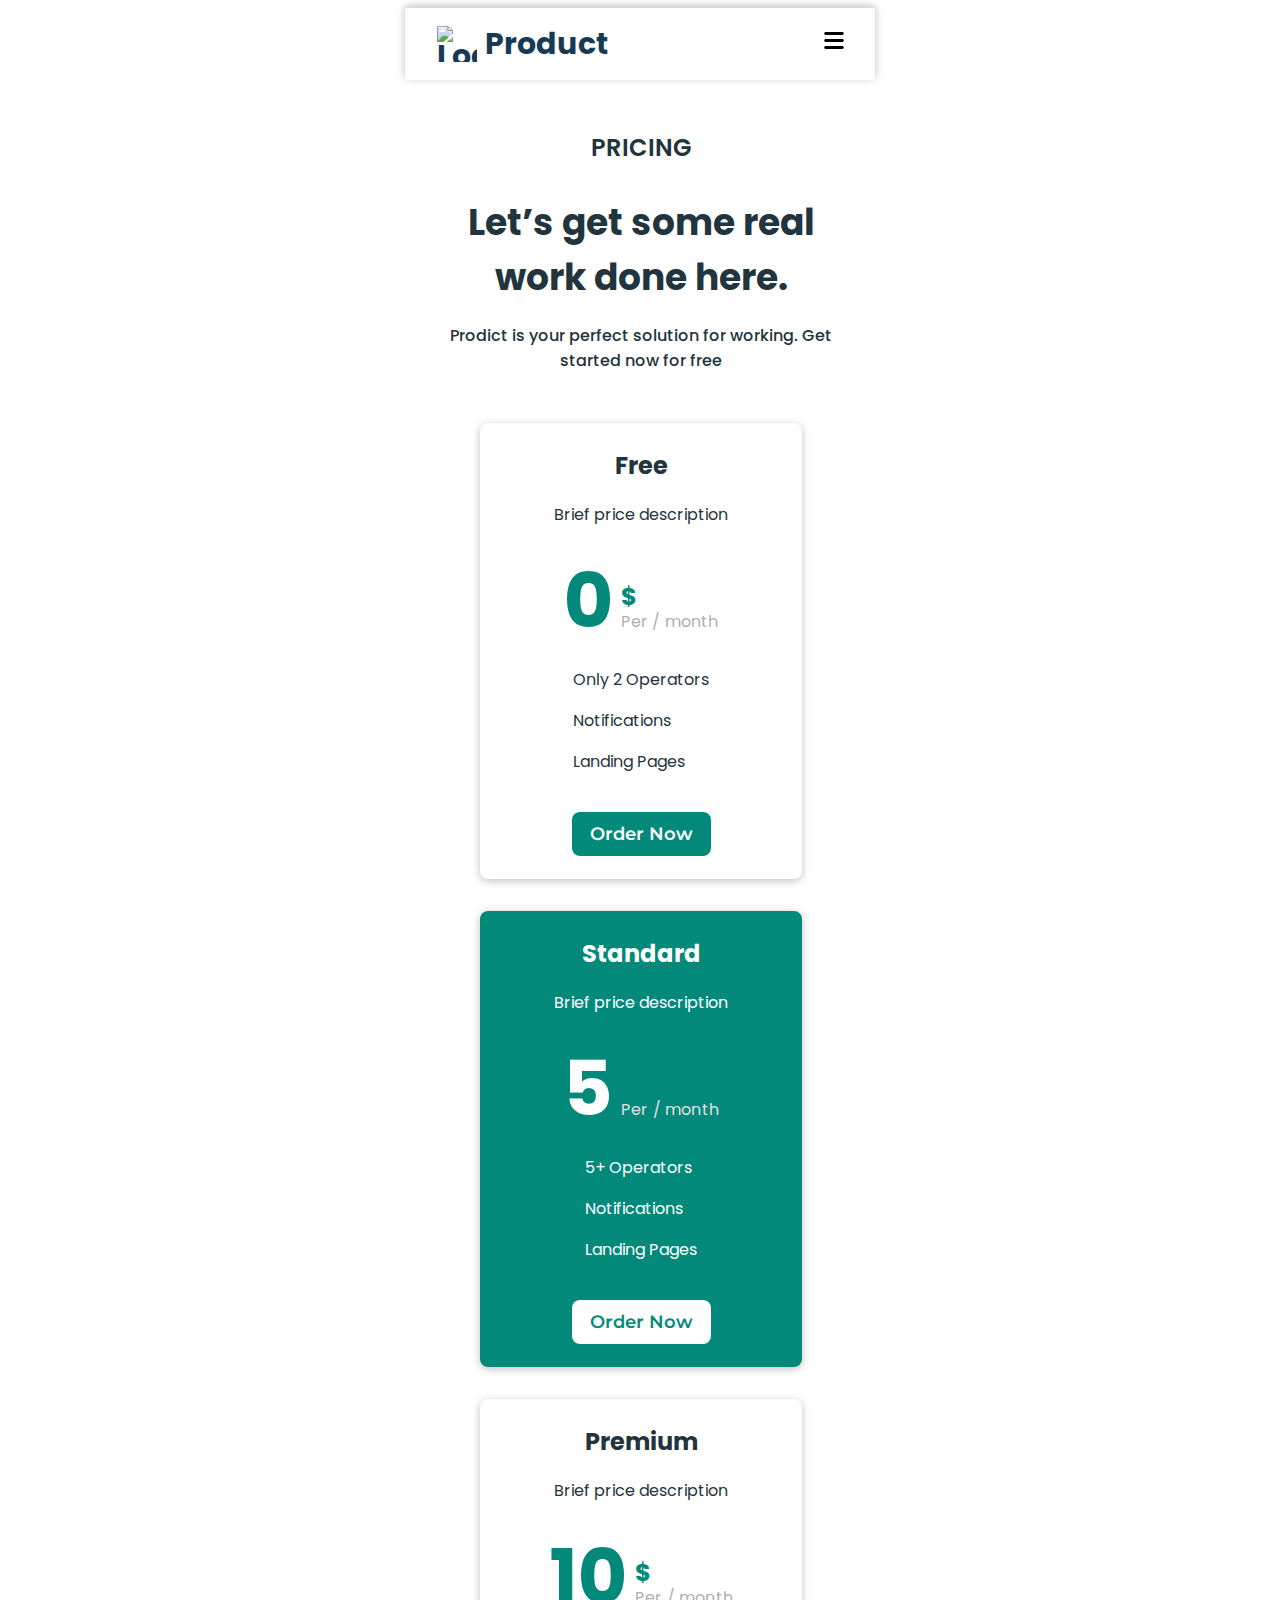
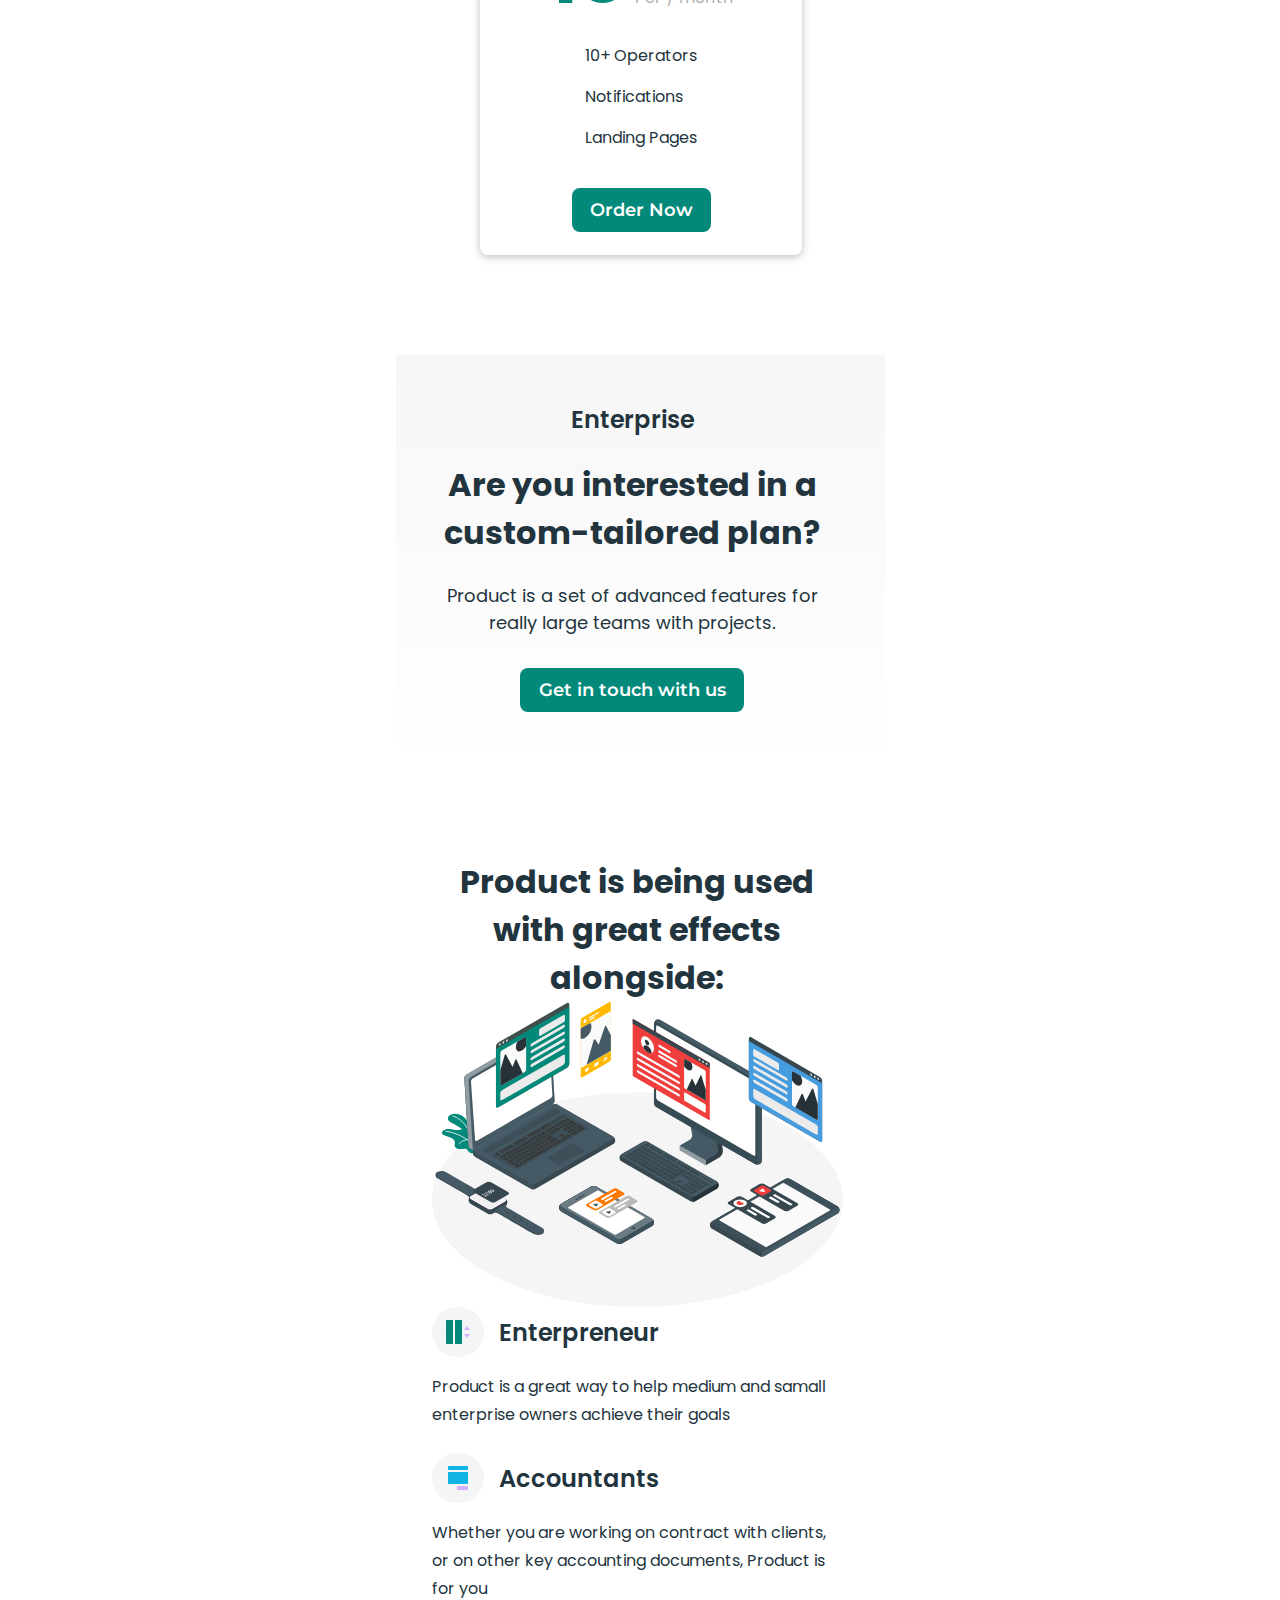
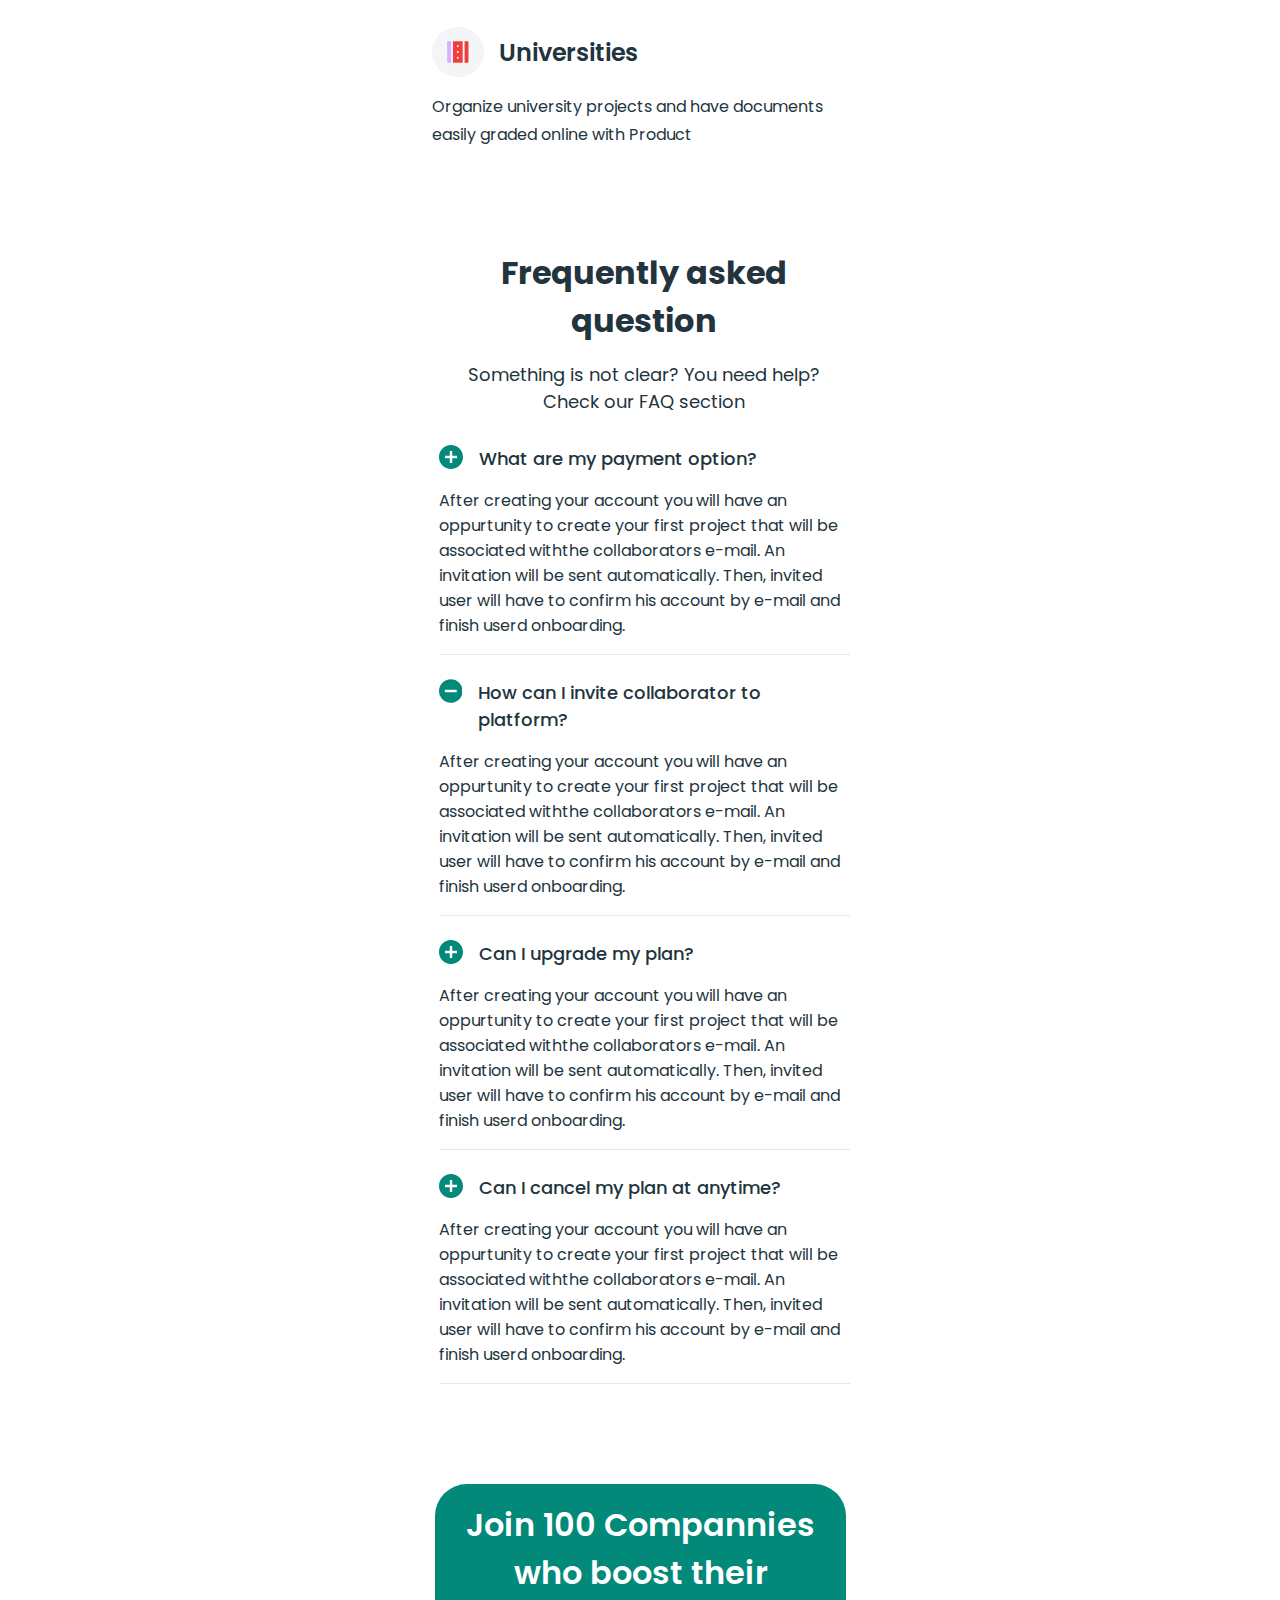
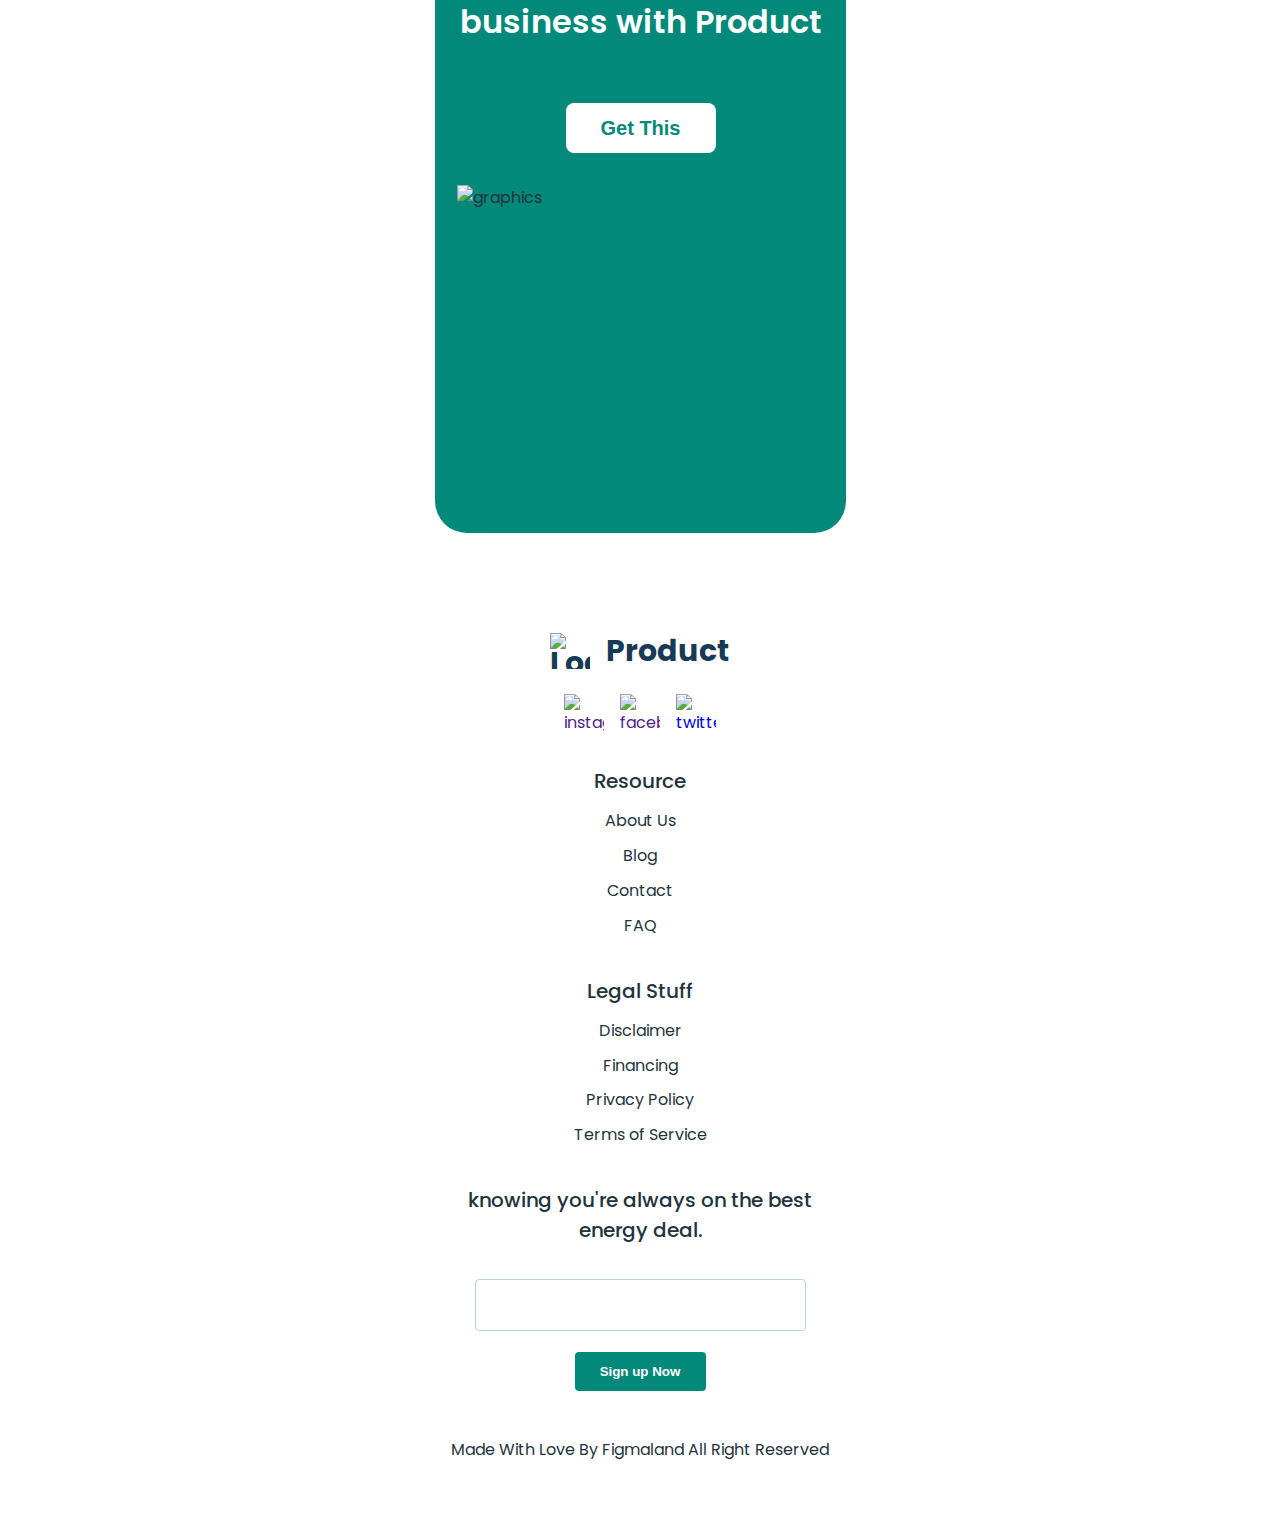
==== pricing.html @ 9deb0801 "add full mobule design" ====
<!DOCTYPE html>
<html lang="en">
  <head>
    <meta charset="UTF-8" />
    <meta
      name="viewport"
      content="width=device-width, initial-scale=1.0"
    />
    <title>Business promotion - Pricing</title>
    <link
      rel="stylesheet"
      href="https://cdnjs.cloudflare.com/ajax/libs/modern-normalize/3.0.1/modern-normalize.min.css"
      integrity="sha512-q6WgHqiHlKyOqslT/lgBgodhd03Wp4BEqKeW6nNtlOY4quzyG3VoQKFrieaCeSnuVseNKRGpGeDU3qPmabCANg=="
      crossorigin="anonymous"
      referrerpolicy="no-referrer"
    />
    <link
      rel="preconnect"
      href="https://fonts.googleapis.com"
    />
    <link
      rel="preconnect"
      href="https://fonts.gstatic.com"
      crossorigin
    />
    <link
      href="https://fonts.googleapis.com/css2?family=Asap+Condensed:wght@500&family=Inter:opsz,wght@14..32,500;700&family=Montserrat:wght@400;500;600;700&family=Poppins:wght@400;500;600;700;800&family=Roboto:wght@400;500;700;900&display=swap"
      rel="stylesheet"
    />
    <link rel="stylesheet" href="./css/style.css" />
  </head>

  <body>
    <!-- #region Header -->
    <header class="header">
      <div class="container header-container">
        <a href="./index.html" class="logo">
          <img
            src="./images/logo/logo.svg"
            alt="Logo"
            width="40"
            height="36"
            class="logo-img"
          />
          Product
        </a>
        <nav class="header-nav">
          <ul class="header-nav-list">
            <li class="header-nav-item">
              <a
                class="header-nav-link current"
                href="./index.html"
                >Product</a
              >
            </li>
            <li class="header-nav-item">
              <a
                class="header-nav-link"
                href="./pricing.html"
                >Pricing</a
              >
            </li>
            <li class="header-nav-item">
              <a
                class="header-nav-link"
                href="./customers.html"
                >Customers</a
              >
            </li>
            <li class="header-nav-item">
              <a class="header-nav-link" href=""
                >Resources</a
              >
            </li>
          </ul>
        </nav>
        <ul class="header-btn-list">
          <li class="header-btn-item">
            <button class="header-btn" type="button">
              Sing In
            </button>
          </li>
          <li class="header-btn-item">
            <button class="header-btn" type="button">
              Sing Up
            </button>
          </li>
        </ul>
        <a class="menu-link">
          <svg width="28" height="31">
            <use href="./images/icons.svg#icon-menu-link" />
          </svg>
        </a>
      </div>
    </header>
    <!-- #endregion Header -->
    <main>
      <!-- #region Price -->
      <section class="price-section">
        <div class="container price-page-container">
          <h1 class="title-pricing">PRICING</h1>
          <h2 class="under-title-pricing">
            Let’s get some real work done here.
          </h2>
          <p class="text-pricing">
            Prodict is your perfect solution for working.
            Get started now for free
          </p>
          <ul class="price-list">
            <li class="price-list-item">
              <div class="price-list-container">
                <h3 class="price-list-title">Free</h3>
                <p class="price-list-text">
                  Brief price description
                </p>
                <h4 class="price-list-cost">
                  <span class="price">0</span>
                  <div class="price-dollar-month">
                    <span class="dollar">$</span>Per / month
                  </div>
                </h4>
                <ul class="price-list-advant">
                  <li class="price-list-advant-item">
                    Only 2 Operators
                  </li>
                  <li class="price-list-advant-item">
                    Notifications
                  </li>
                  <li class="price-list-advant-item">
                    Landing Pages
                  </li>
                </ul>
                <button class="price-btn" type="button">
                  Order Now
                </button>
              </div>
            </li>
            <li class="price-list-item">
              <div class="price-list-container">
                <h3 class="price-list-title">Standard</h3>
                <p class="price-list-text">
                  Brief price description
                </p>
                <h4 class="price-list-cost">
                  <span class="price">5</span>
                  <div class="price-dollar-month">
                    <span class="dollar">$</span>Per / month
                  </div>
                </h4>
                <ul class="price-list-advant">
                  <li class="price-list-advant-item">
                    5+ Operators
                  </li>
                  <li class="price-list-advant-item">
                    Notifications
                  </li>
                  <li class="price-list-advant-item">
                    Landing Pages
                  </li>
                </ul>
                <button class="price-btn" type="button">
                  Order Now
                </button>
              </div>
            </li>
            <li class="price-list-item">
              <div class="price-list-container">
                <h3 class="price-list-title">Premium</h3>
                <p class="price-list-text">
                  Brief price description
                </p>
                <h4 class="price-list-cost">
                  <span class="price">10</span>
                  <div class="price-dollar-month">
                    <span class="dollar">$</span>Per / month
                  </div>
                </h4>
                <ul class="price-list-advant">
                  <li class="price-list-advant-item">
                    10+ Operators
                  </li>
                  <li class="price-list-advant-item">
                    Notifications
                  </li>
                  <li class="price-list-advant-item">
                    Landing Pages
                  </li>
                </ul>
                <button class="price-btn" type="button">
                  Order Now
                </button>
              </div>
            </li>
          </ul>
        </div>
      </section>
      <!-- #endregion Price -->
      <!-- #region Enterpreneur -->
      <section class="enterpreneur-section">
        <div class="container enterpreneur-container">
          <h2 class="enterpreneur-title">Enterprise</h2>
          <h3 class="enterpreneur-under-title">
            Are you interested in a custom-tailored plan?
          </h3>
          <p class="enterpreneur-text">
            Product is a set of advanced features for really
            large teams with projects.
          </p>
          <button class="enterpreneur-btn" type="button">
            Get in touch with us
          </button>
        </div>
      </section>
      <!-- #endregion Enterpreneur -->
      <!-- #region Product-Usage -->
      <section class="product-usage-section">
        <div class="container product-usage-container">
          <h2 class="product-usage-title">
            Product is being used with great effects
            alongside:
          </h2>
          <picture>
            <source
              srcset="
                ./images/product-usage/decktop-product-usage-img.svg
              "
              media="(min-width: 1158px)"
            />
            <source
              srcset="
                ./images/product-usage/mobile-product-usage-img.svg
              "
              media="(max-width: 767px)"
            />
            <img
              class="product-usage-img"
              src="./images/product-usage/default-product-usage-img.svg"
              alt="product-usage-img"
            />
          </picture>
          <ul class="product-usage-list">
            <li class="product-usage-list-item">
              <div class="product-usage-icon-container">
                <svg
                  class="product-icon"
                  width="24"
                  height="24"
                >
                  <use
                    href="./images/icons.svg#icon-product-usage-icon-01"
                  ></use>
                </svg>
              </div>
              <h3 class="product-usage-list-title">
                Enterpreneur
              </h3>
              <p class="product-usage-list-text">
                Product is a great way to help medium and
                samall enterprise owners achieve their goals
              </p>
            </li>
            <li class="product-usage-list-item">
              <div class="product-usage-icon-container">
                <svg
                  class="product-icon"
                  width="24"
                  height="24"
                >
                  <use
                    href="./images/icons.svg#icon-product-usage-icon-02"
                  ></use>
                </svg>
              </div>
              <h3 class="product-usage-list-title">
                Accountants
              </h3>
              <p class="product-usage-list-text">
                Whether you are working on contract with
                clients, or on other key accounting
                documents, Product is for you
              </p>
            </li>
            <li class="product-usage-list-item">
              <div class="product-usage-icon-container">
                <svg
                  class="product-icon"
                  width="24"
                  height="24"
                >
                  <use
                    href="./images/icons.svg#icon-product-usage-icon-03"
                  ></use>
                </svg>
              </div>
              <h3 class="product-usage-list-title">
                Universities
              </h3>
              <p class="product-usage-list-text">
                Organize university projects and have
                documents easily graded online with Product
              </p>
            </li>
          </ul>
        </div>
      </section>
      <!-- #endregion Product-Usage -->
      <!-- #region FAQ-->
      <section class="faq-section">
        <div class="container faq-container">
          <h2 class="faq-title">
            Frequently asked question
          </h2>
          <p class="faq-text">
            Something is not clear? You need help? Check our
            FAQ section
          </p>
          <ul class="faq-list">
            <li class="faq-list-item">
              <div class="faq-list-container">
                <svg
                  class="faq-icon"
                  width="24"
                  height="24"
                >
                  <use
                    href="./images/icons.svg#icon-plus_circle"
                  ></use>
                </svg>
                <h3 class="faq-list-title">
                  What are my payment option?
                </h3>
              </div>
              <p class="faq-list-text">
                After creating your account you will have an
                oppurtunity to create your first project
                that will be associated withthe
                collaborators e-mail. An invitation will be
                sent automatically. Then, invited user will
                have to confirm his account by e-mail and
                finish userd onboarding.
              </p>
            </li>
            <li class="faq-list-item">
              <div class="faq-list-container">
                <svg
                  class="faq-icon"
                  width="24"
                  height="24"
                >
                  <use
                    href="./images/icons.svg#icon-minus_circle"
                  ></use>
                </svg>
                <h3 class="faq-list-title">
                  How can I invite collaborator to platform?
                </h3>
              </div>
              <p class="faq-list-text">
                After creating your account you will have an
                oppurtunity to create your first project
                that will be associated withthe
                collaborators e-mail. An invitation will be
                sent automatically. Then, invited user will
                have to confirm his account by e-mail and
                finish userd onboarding.
              </p>
            </li>
            <li class="faq-list-item">
              <div class="faq-list-container">
                <svg
                  class="faq-icon"
                  width="24"
                  height="24"
                >
                  <use
                    href="./images/icons.svg#icon-plus_circle"
                  ></use>
                </svg>
                <h3 class="faq-list-title">
                  Can I upgrade my plan?
                </h3>
              </div>
              <p class="faq-list-text">
                After creating your account you will have an
                oppurtunity to create your first project
                that will be associated withthe
                collaborators e-mail. An invitation will be
                sent automatically. Then, invited user will
                have to confirm his account by e-mail and
                finish userd onboarding.
              </p>
            </li>
            <li class="faq-list-item">
              <div class="faq-list-container">
                <svg
                  class="faq-icon"
                  width="24"
                  height="24"
                >
                  <use
                    href="./images/icons.svg#icon-plus_circle"
                  ></use>
                </svg>
                <h3 class="faq-list-title">
                  Can I cancel my plan at anytime?
                </h3>
              </div>
              <p class="faq-list-text">
                After creating your account you will have an
                oppurtunity to create your first project
                that will be associated withthe
                collaborators e-mail. An invitation will be
                sent automatically. Then, invited user will
                have to confirm his account by e-mail and
                finish userd onboarding.
              </p>
            </li>
          </ul>
        </div>
      </section>
      <!-- #endregion FAQ -->
      <!-- #region Сompanies -->
      <section class="companies-section">
        <div class="container companies-container">
          <div class="comptaniens-bg-container">
            <h2 class="companies-title">
              Join 100 Compannies who boost their business
              with Product
            </h2>
            <button class="companies-btn" type="button">
              Get This
            </button>
            <img
              class="companies-img"
              src="./images/companies/graphics.svg"
              alt="graphics"
              width="371"
              height="351"
            />
          </div>
        </div>
      </section>
      <!-- #endregion Сompanies -->
    </main>
    <!-- #region Footer -->
    <footer class="footer">
      <div class="container footer-container">
        <a class="footer-logo" href="./index.html">
          <img
            src="./images/logo/logo.svg"
            alt="Logo"
            width="40"
            height="36"
          />
          Product
        </a>
        <ul class="footer-list-icon">
          <li class="footer-list-item">
            <a href="" target="_blank">
              <img
                src="./images/footer-icon/socials1.png"
                alt="instagram"
                width="40"
                height="40"
              />
            </a>
          </li>
          <li class="footer-list-item">
            <a href="" target="_blank">
              <img
                src="./images/footer-icon/socials2.png"
                alt="facebook"
                width="40"
                height="40"
              />
            </a>
          </li>
          <li class="footer-list-item">
            <a href="#" target="_blank">
              <img
                src="./images/footer-icon/socials3.png"
                alt="twitter"
                width="40"
                height="40"
              />
            </a>
          </li>
        </ul>
        <p class="footer-title">Resource</p>
        <ul class="footer-list-menu">
          <li class="footer-list-meni-item">About Us</li>
          <li class="footer-list-meni-item">Blog</li>
          <li class="footer-list-meni-item">Contact</li>
          <li class="footer-list-meni-item">FAQ</li>
        </ul>
        <p class="footer-title">Legal Stuff</p>
        <ul class="footer-list-menu">
          <li class="footer-list-meni-item">Disclaimer</li>
          <li class="footer-list-meni-item">Financing</li>
          <li class="footer-list-meni-item">
            Privacy Policy
          </li>
          <li class="footer-list-meni-item">
            Terms of Service
          </li>
        </ul>
        <form class="footer-form">
          <label
            class="footer-form-label"
            for="footer-email"
          >
            knowing you're always on the best energy deal.
          </label>
          <input
            class="footer-input"
            type="text"
            id="footer-email"
            name="footer-email"
          />
          <button class="footer-btn" type="button">
            Sign up Now
          </button>
        </form>
        <p class="footer-under-text">
          Made With Love By Figmaland All Right Reserved
        </p>
      </div>
    </footer>
    <!-- #endregion Footer -->
  </body>
</html>
---- css/style.css ----
body {
    font-family: "Poppins", sans-serif;
    background-color: #fff;
    color: #22343d;
}

a {
    text-decoration: none;
}

ul,
ol {
    list-style: none;
    margin: 0;
    padding-left: 0;
}

h1,
h2,
h3,
h4,
h5,
h6,
p {
    margin: 0;
}

img {
    display: block;
}

button {
    cursor: pointer;
}

section {
    padding-bottom: 100px;
}

.container {
    width: 411px;
    padding: 0 21px;
    margin: 0 auto;
}

/*  #region Header */

.header-container {
    display: flex;
    box-shadow: 0 -2px 8px 0 rgba(0, 0, 0, 0.25);
    justify-content: space-between;
    padding: 17px 27px 17px 32px;
}

.logo {
    font-family: "Poppins", sans-serif;
    font-weight: 700;
    font-size: 30px;
    line-height: 0.93;
    color: #173a56;
    display: flex;
    align-items: center;
    gap: 8px;
}

.header-nav-list {
    display: none;
}

.header-btn-list {
    display: none;
}

.menu-link {
    cursor: pointer;
}

/*   #endregion Header */
/*  #region Hero */

.hero-section {
    padding-top: 29px;
}

.hero-container {
    display: flex;
    flex-direction: column-reverse;
    align-items: center;
}

.hero-title {
    font-weight: 700;
    font-size: 36px;
    line-height: 1.66;
    text-align: center;
    color: #22343d;
}

.hero-text {
    font-weight: 400;
    font-size: 18px;
    line-height: 1.55;
    text-align: center;
    color: #22343d;
    margin: 16px 0;
}

.hero-btn-list {
    display: flex;
    justify-content: center;
    align-items: center;
    gap: 28px;
}


.hero-btn-get {
    font-weight: 700;
    color: #fff;
    border-radius: 4px;
    width: 142px;
    height: 53px;
    background: #02897a;
    border: none;
}

.hero-btn-icon {
    min-width: 165px;
    display: flex;
    gap: 9px;
    align-items: center;

}

.hero-btn-play {
    border-radius: 1px;
    fill: #02897a;
}

.hero-btn-watch {
    display: flex;
    font-weight: 600;
    text-decoration: underline;
    text-decoration-skip-ink: none;
    color: #02897a;
    align-items: center;
    background: transparent;
    border: none;
}

.hero-img {
    width: 100%;
    height: 100%;
}

/* FIRST PAGE */
/*   #endregion Hero */
/*  #region Product */

.product-container {
    display: flex;
    flex-direction: column;
    align-items: center;
}

.product-title {
    font-weight: 700;
    font-size: 32px;
    text-align: center;
    color: #22343d;
    margin-bottom: 50px;
}

.product-list {
    display: flex;
    flex-direction: column;
    align-items: center;
    gap: 32px;
}

.product-list-item {

    display: flex;
    flex-direction: column;
    align-items: center;
    margin: 0 65px;

}

.product-icon {
    fill: #fff;
}

.product-container-icon {
    border-radius: 19px;
    width: 50px;
    height: 50px;
    display: flex;
    align-items: center;
    justify-content: center;
    margin-bottom: 24px;
}

.cursor {
    background-color: #02897a;
}

.figure {
    background-color: #4d8dff;
}

.heard {
    background-color: #740a76;
}

.time {
    background-color: #f03e3d
}



.product-list-title {
    font-weight: 600;
    font-size: 22px;
    color: #22343d;
    text-align: center;
    margin-bottom: 8px;
}

.product-list-text {
    font-weight: 400;
    line-height: 1.63;
    text-align: center;
    color: #22343d;


}

.product-btn {
    min-width: 175px;
    height: 53px;
    background: #02897a;
    border-radius: 4px;
    width: 175px;
    height: 53px;
    font-weight: 700;
    color: #fff;
    border: none;
    margin: 32px 0 38px 0;
}

/*   #endregion Product */
/*  #region Managment */

.management-container {
    display: flex;
    flex-direction: column-reverse;
    align-items: center;
    padding-left: 31px;
    padding-right: 31px;
}

.unper-title-management {
    font-weight: 600;
    color: #22343d;
    margin-bottom: 8px;
}

.title-management {
    font-weight: 700;
    font-size: 32px;
    color: #22343d;
    margin-bottom: 16px;
}

.text-management {
    font-weight: 400;
    line-height: 1.62;
    color: #22343d;
    margin-bottom: 16px;
}


.title-list-management {
    font-weight: 600;
    line-height: 1.62;
    color: #22343d;
    margin-bottom: 12px;
}

.text-list-management {
    font-weight: 400;
    line-height: 1.62;
    color: #22343d;
    margin-bottom: 16px;
}

.management-img {
    width: 100%;
    height: 100%;
    margin-bottom: 50px;
}

/*   #endregion Managment */
/*  #region Customer */
.customers-container {
    display: flex;
    flex-direction: column;
    align-items: center;
    padding-left: 31px;
    padding-right: 30px;
}

.customers-img {
    max-width: 350px;
    max-height: 320px;
    margin-bottom: 50px;
}

.customer-right-container {
    display: flex;
    flex-direction: column;
    padding: 0 5px;
}

.upper-title-customers {
    font-weight: 600;
    color: #22343d;
    margin-bottom: 8px;
}

.customers-title {
    font-weight: 700;
    font-size: 32px;
    color: #22343d;
    margin-bottom: 16px;
}

.customers-text {
    font-weight: 400;
    line-height: 1.62;
    color: #22343d;
    margin-bottom: 16px;
}

.customers-list-item {
    display: flex;
    align-items: center;

}

.container-check-mark {
    border: 2.92px solid #fff;
    border-radius: 14px;
    width: 35px;
    height: 35px;
    display: flex;
    align-items: center;
    justify-content: center;
    margin-right: 30px;
    flex-shrink: 0;
}

.orange {
    background-color: #f90;
}

.red {
    background-color: #f03e3d;
}

.blue {
    background-color: #4d8dff;
}

.check-mark {
    fill: #fff;
}

.customers-list-text {
    font-weight: 400;
    line-height: 1.62;
    color: #22343d;

}

/*   #endregion Customer */
/*  #region Collaborative */

.colab-container {
    display: flex;
    flex-direction: column-reverse;
    align-items: center;
    padding-left: 31px;
    padding-right: 30px;
}

.colab-left-container {
    width: 344px;
}

.upper-title-collab {
    font-weight: 600;
    color: #22343d;
    margin-bottom: 8px;
}

.colab-title {
    font-weight: 700;
    font-size: 32px;
    color: #22343d;
    margin-bottom: 16px;
}

.colab-text {
    font-weight: 400;
    line-height: 1.62;
    color: #22343d;
    margin-bottom: 16px;
}


.colab-list-title {
    font-weight: 600;
    line-height: 1.62;
    color: #22343d;
    margin-bottom: 12px;
}

.colab-list-text {
    font-weight: 400;
    line-height: 1.625;
    color: #22343d;
    margin-bottom: 24px;
}

.colab-img {
    max-width: 350px;
    max-height: 292px;
    margin-bottom: 50px;
}

/*   #endregion Collaborative */
/*  #region Process */

.process-container {
    padding-left: 32px;
    padding-right: 31px;
    display: flex;
    flex-wrap: wrap;
    justify-content: center;

}

.process-title {
    font-weight: 700;
    font-size: 32px;
    text-align: center;
    color: #22343d;
    margin-bottom: 8px;
}

.process-text {
    font-weight: 500;
    line-height: 1.62;
    text-align: center;
    color: #22343d;
    margin-bottom: 40px;
}

.process-list {
    display: flex;
    flex-wrap: wrap;
    gap: 32px;
    justify-content: center;
}

.process-list-item {
    display: flex;
    align-items: center;
    gap: 14px;
}

.process-list-text {
    font-weight: 500;
    text-align: center;
    color: #2f281e;
    fill: #fff;
    width: 200px;
    height: 64px;
    border-radius: 10%;
    display: flex;
    align-items: center;
}

.process-btn {
    width: 216px;
    height: 53px;
    background-color: #02897a;
    border-radius: 4px;
    font-weight: 700;
    color: #fff;
    border: none;
    margin-top: 32px;
}

/*   #endregion Process */
/*  #region Content */


.section-container {
    padding: 0 31px;
}

.content-title {
    font-weight: 700;
    font-size: 34px;
    color: #22343d;
    margin-bottom: 8px;
}

.content-text {
    font-weight: 500;
    line-height: 1.63;
    text-align: center;
    color: #22343d;
    margin-bottom: 40px;
}


.under-img-text {
    font-weight: 400;
    line-height: 1.75;
    color: #22343d;
    margin-top: 24px;
    margin-bottom: 12px;
}

.content-bold {
    font-weight: 700;
}

.content-list-title-link {
    display: block;
    font-weight: 700;
    font-size: 24px;
    line-height: 1.7;
    color: #22343d;
    margin-bottom: 56px;
}

.content-list-title-link:hover,
.content-list-title-link:focus {
    color: #02897a;
}

/*   #endregion Content */
/*  #region Price */


.price-container {
    display: flex;
    flex-direction: column;
    align-items: center;
}

.price-title {
    font-weight: 700;
    font-size: 24px;
    line-height: 1.7;
    color: #22343d;
}

.price-text {
    font-weight: 500;
    color: #22343d;
    margin-bottom: 74px;
}

.price-list {
    display: flex;
    flex-direction: column;
    gap: 32px;

}

.price-list-container {
    border-radius: 8px;
    width: 322px;
    height: 456px;
    box-shadow: 0 2px 8px 0 rgba(0, 0, 0, 0.25);

    display: flex;
    flex-direction: column;
    justify-content: center;
    align-items: center;
}


.price-list-item:nth-child(even) {
    background-color: #02897a;
    border-radius: 8px;

    .price-list-title {
        color: #fff;
    }

    .price-list-text {
        color: #fff;
    }

    .price {
        color: #fff;
    }

    .price-list-cost {
        color: #e0e0e0;
    }

    .price-list-advant-item {
        color: #fff;
    }

    .price-btn {
        background-color: #fff;
        color: #02897a;
    }
}


.price-list-title {
    font-weight: 700;
    font-size: 24px;
    line-height: 1.7;
    color: #22343d;
    margin-bottom: 8px;
}

.price-list-text {
    font-weight: 400;
    line-height: 2.5;
    color: #22343d;
    margin-bottom: 16px;
}

.price-list-cost {

    font-weight: 400;
    line-height: 1.19;
    letter-spacing: 0.01em;
    color: #afafaf;
    margin-bottom: 16px;
    display: flex;
    flex-direction: row;
    align-items: last baseline;
    gap: 8px;
}

.price-dollar-month {
    display: flex;
    flex-direction: column;
    flex-wrap: wrap;
}

.price {

    font-weight: 700;
    font-size: 76px;
    line-height: 1.31;
    letter-spacing: 0em;
    text-align: center;
    color: #02897a;
}

.dollar {
    font-weight: 700;
    font-size: 24px;
    line-height: 1.3;
    letter-spacing: 0em;
    color: #02897a;
}

.price-list-advant {
    display: flex;
    flex-direction: column;
    gap: 16px;
    margin-bottom: 38px;
}

.price-btn {
    font-family: "Montserrat", sans-serif;
    font-weight: 600;
    font-size: 18px;
    color: #fff;
    border-radius: 8px;
    width: 139px;
    height: 44px;
    background: #02897a;
    border: none;
}

/*   #endregion Price */
/*  #region Clients */


.clients-container {
    display: flex;
    flex-direction: column;
    align-items: center;
    padding: 0 42px;
}

.clients-title {
    font-weight: 700;
    font-size: 34px;
    line-height: 1.7;
    letter-spacing: 0.01em;
    color: #22343d;
    margin-bottom: 8px;
}

.clients-text {
    font-weight: 500;
    line-height: 1.8;
    letter-spacing: 0.01em;
    text-align: center;
    color: #22343d;
    margin-bottom: 32px
}

.clients-list {
    display: flex;
    flex-direction: column;
    gap: 32px;
    align-items: center;
}


.clients-list-container {
    border: 1px solid #dedede;
    border-radius: 5px;
    padding: 28px 26px;
    display: flex;
    flex-direction: column;
    gap: 16px;
}

.clients-list-text {
    font-weight: 400;
    font-size: 16px;
    line-height: 1.8;
    letter-spacing: 0.01em;
    color: #32454f;
}

.client-img-info {
    display: flex;
    flex-direction: row;
    gap: 14px;
}

.client-info {
    display: flex;
    flex-direction: column;
}


.clients-list-title {
    font-weight: 600;
    line-height: 1.5;
    letter-spacing: 0.01em;
    color: #02897a;
}

.clients-list-proffession {
    font-weight: 500;
    font-size: 14px;
    line-height: 1.71;
    letter-spacing: 0.01em;
    color: #252b42;
}

/*   #endregion Clients */
/*  #region Сompanies */


.companies-container {
    padding: 0 20px;
}

.comptaniens-bg-container {
    border-radius: 32px;
    background: #02897a;
    display: flex;
    flex-direction: column;
    align-items: center;
    padding: 17px 21px 0 22px;
}

.companies-title {
    font-weight: 600;
    font-size: 32px;
    line-height: 1.51;
    text-align: center;
    color: #fff;
    margin-bottom: 57px;
}

.companies-btn {
    font-weight: 600;
    font-size: 20px;
    color: #02897a;
    border-radius: 8px;
    width: 150px;
    height: 50px;
    background: #fff;
    border: none;
    margin-bottom: 32px;
}

.companies-img {
    width: 100%;
    height: 100%;
}

/*   #endregion Сompanies */
/*  #region Footer */

.footer-container {
    padding: 0 25px 45px 25px;
}

.footer-logo {
    font-family: "Poppins", sans-serif;
    font-weight: 700;
    font-size: 30px;
    line-height: 0.93;
    color: #173a56;
    display: flex;
    align-items: center;
    justify-content: center;
    gap: 16px;
    margin-bottom: 25px;
}

.footer-list-icon {
    display: flex;
    flex-direction: row;
    justify-content: center;
    gap: 16px;
    margin-bottom: 32px;
}



.footer-title {
    font-weight: 500;
    font-size: 20px;
    line-height: 1.5;
    color: #22343d;
    text-align: center;
    margin-bottom: 8px;
}

.footer-list-menu {
    margin-bottom: 32px;
}

.footer-list-meni-item {
    font-weight: 400;
    line-height: 2.18;
    text-align: center;
    color: #22343d;

}

.footer-form {
    display: flex;
    flex-direction: column;
    align-items: center;
    justify-content: center;
}

.footer-form-label {
    font-weight: 500;
    font-size: 20px;
    line-height: 1.5;
    text-align: center;
    color: #22343d;
    margin-bottom: 34px;
}

.footer-input {
    font-family: "ProximaNova", sans-serif;
    font-weight: 400;
    line-height: 1.75;
    color: #bcd0e5;
    border: 1px solid #bcd0e5;
    border-radius: 4px;
    width: 325px;
    height: 48px;
    margin-bottom: 21px;
}

.footer-btn {
    font-weight: 700;
    text-align: center;
    color: #fff;
    border-radius: 4px;
    width: 131px;
    height: 39px;
    background-color: #02897a;
    border: none;
    margin-bottom: 44px;
}

.footer-under-text {
    font-weight: 400;
    line-height: 1.875;
    text-align: center;
    color: #22343d;
}

/*   #endregion Footer */




/* SECOND PAGE */
/*  #region Our-Clients */

.our-clients-container {
    display: flex;
    flex-direction: column;
    align-items: center;
    padding: 50px 30px 0 26px;
}

.our-clients-title {
    font-weight: 700;
    font-size: 36px;
    color: #22343d;
    margin-bottom: 42px;
}

.our-clients-list {
    display: flex;
    flex-direction: row;
    flex-wrap: wrap;
    gap: 60px 50px;
}

.Airbnb-img {
    width: 159px;
}

.Google-img {
    width: 146px;
}

.Microsoft-img {
    width: 164px;
}

.FedEx-img {
    width: 140px;
}

/*   #endregion Our-Clients */
/*  #region Choose-Prod */

.choose-prod-container {
    background-color: #f5f5f5;
    padding: 24px 25px 61px 25px;
}

.choose-prod-title {
    font-weight: 700;
    font-size: 32px;
    text-align: center;
    color: #22343d;
    margin-bottom: 50px;
}

.choose-prod-list {
    display: flex;
    flex-direction: column;
    gap: 32px;
}

.choose-prod-list-item {
    border: 1px solid #dedede;
    border-radius: 10px;
    padding: 32px 37px 34px 38px;
    display: flex;
    flex-direction: column;
    align-items: center;
}

.choose-product-container-icon {
    width: 50px;
    height: 50px;
    box-shadow: 0 4px 4px 0 rgba(0, 0, 0, 0.25);
    border-radius: 19px;
    display: flex;
    align-items: center;
    justify-content: center;
    margin-bottom: 32px;
}

.cursor-choose {
    background-color: #02897a;
}

.figure-choose {
    background-color: #4d8dff;
}

.heard-choose {

    background-color: #f03e3d;
}

.product-icon {
    fill: #fff;
}

.choose-prod-list-title {
    font-weight: 700;
    font-size: 24px;
    line-height: 1.38;
    letter-spacing: 0em;
    text-align: center;
    color: #22343d;
    margin-bottom: 16px;
}

.choose-prod-list-text {
    font-weight: 400;
    line-height: 1.69;
    letter-spacing: 0.01em;
    text-align: center;
    color: #22343d;
}

/*   #endregion Choose-Prod  */
/*  #region Work */

.work-container {
    padding: 0 27px 0 25px;
}

.work-title {
    font-weight: 700;
    font-size: 32px;
    text-align: center;
    color: #22343d;
    margin-bottom: 79px;
}

.work-step {
    font-weight: 500;
    font-size: 20px;
    color: #22343d;
    margin-bottom: 16px;
}

.work-list-title {
    font-weight: 600;
    font-size: 24px;
    color: #22343d;
    margin-bottom: 16px;
}

.work-list-text {
    font-weight: 400;
    line-height: 1.75;
    color: #22343d;
    margin-bottom: 70px;
}

.work-img {
    width: 355px;
    height: 198px;
    margin-bottom: 80px;
}

.work-btn {
    display: none;
}

/*   #endregion Work  */
/*  #region Offer */

.offer-section {}

.container {}

.offer-container {
    padding: 30px 30px 33px 30px;
    background: linear-gradient(180deg, #f5f5f5 0%, rgba(245, 245, 245, 0) 100%);
}

.offer-title {
    font-weight: 700;
    font-size: 32px;
    text-align: center;
    color: #22343d;
}

.offer-list {
    display: flex;
    flex-direction: column;
    gap: 66px;
}

.offer-list-item {
    display: flex;
    flex-direction: column;
    align-items: center;
}

.offer-img-container {
    border-radius: 100px;
    padding: 30px 20px;
    width: 150px;
    height: 150px;
    background-color: #ffefef;
    display: flex;
    align-items: center;
    justify-content: center;
    margin-bottom: 36px;
}

.offer-img {}

.offer-list-title {
    font-weight: 500;
    font-size: 24px;
    line-height: 1.17;
    text-align: center;
    color: #000;
    margin-bottom: 16px;
}

.offer-list-options {
    margin-bottom: 12px;
}

.offer-list-options-item {
    font-weight: 400;
    font-size: 18px;
    line-height: 1.78;
    text-align: center;
    color: #22343d;

}

.offer-under-list-text {
    font-weight: 500;
    line-height: 1.8;
    color: #000;
}

/*   #endregion Offer  */



/* third page */

/*  #region PRICING-page */
.title-pricing {
    font-weight: 600;
    font-size: 24px;
    color: #22343d;
    margin-bottom: 30px;
}

.under-title-pricing {
    font-weight: 700;
    font-size: 36px;
    text-align: center;
    color: #22343d;
    margin-bottom: 18px;
}

.text-pricing {
    font-weight: 500;
    text-align: center;
    color: #22343d;
    margin-bottom: 50px;
}

.price-page-container {
    display: flex;
    flex-direction: column;
    align-items: center;
    padding: 50px 30px 0 32px;

}

/*   #endregion PRICING-page  */
/*  #region ENTERPRISE */

.enterpreneur-container {
    display: flex;
    flex-direction: column;
    align-items: center;
    padding: 47px 47px 0 31px;
    background: linear-gradient(180deg, #f6f6f6 0%, rgba(246, 246, 246, 0) 100%);
}

.enterpreneur-title {
    font-weight: 600;
    font-size: 24px;
    color: #22343d;
    margin-bottom: 24px;
}

.enterpreneur-under-title {
    font-weight: 700;
    font-size: 32px;
    text-align: center;
    color: #22343d;
    margin-bottom: 25px;
}

.enterpreneur-text {
    font-weight: 400;
    font-size: 18px;
    text-align: center;
    color: #22343d;
    margin-bottom: 32px;
}

.enterpreneur-btn {
    border-radius: 8px;
    width: 224px;
    height: 44px;
    background-color: #02897a;
    font-family: "Montserrat", sans-serif;
    font-weight: 600;
    font-size: 18px;
    color: #fff;
    border: none;
    margin-bottom: 46px;
}

/*   #endregion ENTERPRISE  */
/*  #region Product-Usage */
.product-usage-container {
    padding: 0 30px 0 24px;
}

.product-usage-title {
    font-weight: 700;
    font-size: 32px;
    text-align: center;
    color: #22343d;
}

.product-usage-img {
    width: 100%;
    height: 100%;
}

.product-usage-list {
    display: flex;
    flex-direction: column;
    gap: 24px;
}

.product-usage-list-item {
    display: flex;
    flex-direction: row;
    flex-wrap: wrap;
    align-items: center;
    row-gap: 16px;

}

.product-usage-icon-container {
    border-radius: 100px;
    width: 52px;
    height: 50px;
    background-color: #f4f5f7;
    display: flex;
    align-items: center;
    justify-content: center;
    margin-right: 15px;
}

.product-usage-list-title {
    font-weight: 600;
    font-size: 24px;
    text-align: center;
    color: #22343d;
}

.product-usage-list-text {
    font-weight: 400;
    line-height: 1.75;
    color: #22343d;
}

/*   #endregion Product-Usage  */

/*  #region faq */
.faq-section {}

.faq-container {
    padding: 0 24px 0 32px;
}

.faq-title {
    font-weight: 700;
    font-size: 32px;
    text-align: center;
    color: #22343d;
    margin-bottom: 16px;
}

.faq-text {
    font-weight: 400;
    font-size: 18px;
    text-align: center;
    color: #22343d;
    margin-bottom: 30px;
}

.faq-list {
    display: flex;
    flex-direction: column;
    gap: 24px;
}

.faq-list-item {
    display: flex;
    flex-direction: row;
    flex-wrap: wrap;
    border-bottom: 1px solid #e7e7e7;
    padding-bottom: 16px;
}

.faq-list-container {
    display: flex;
    gap: 16px;
    cursor: pointer;
}

.faq-icon {
    fill: #02897a;
}

.faq-list-title {
    font-weight: 500;
    font-size: 18px;
    color: #22343d;
    margin-bottom: 16px;
}

.faq-list-text {
    font-weight: 400;
    color: #22343d;
}

/*   #endregion faq  */
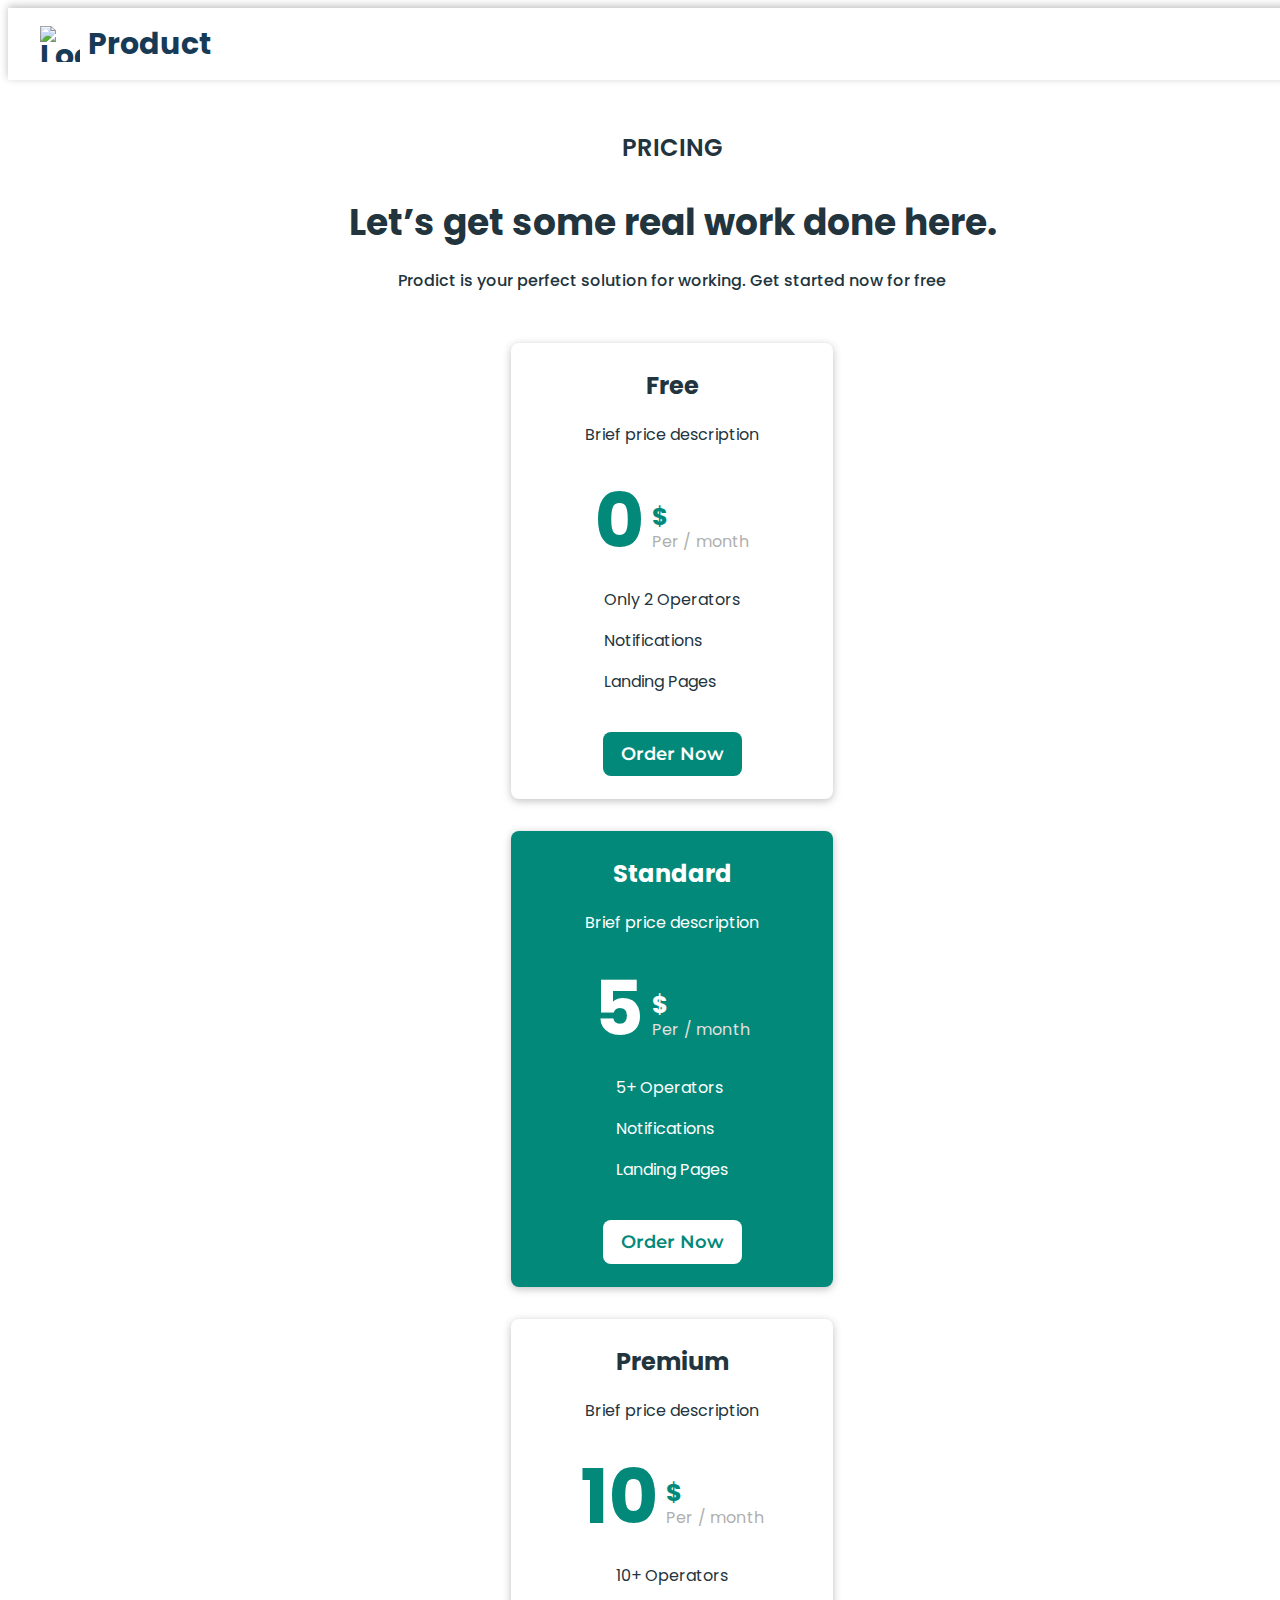
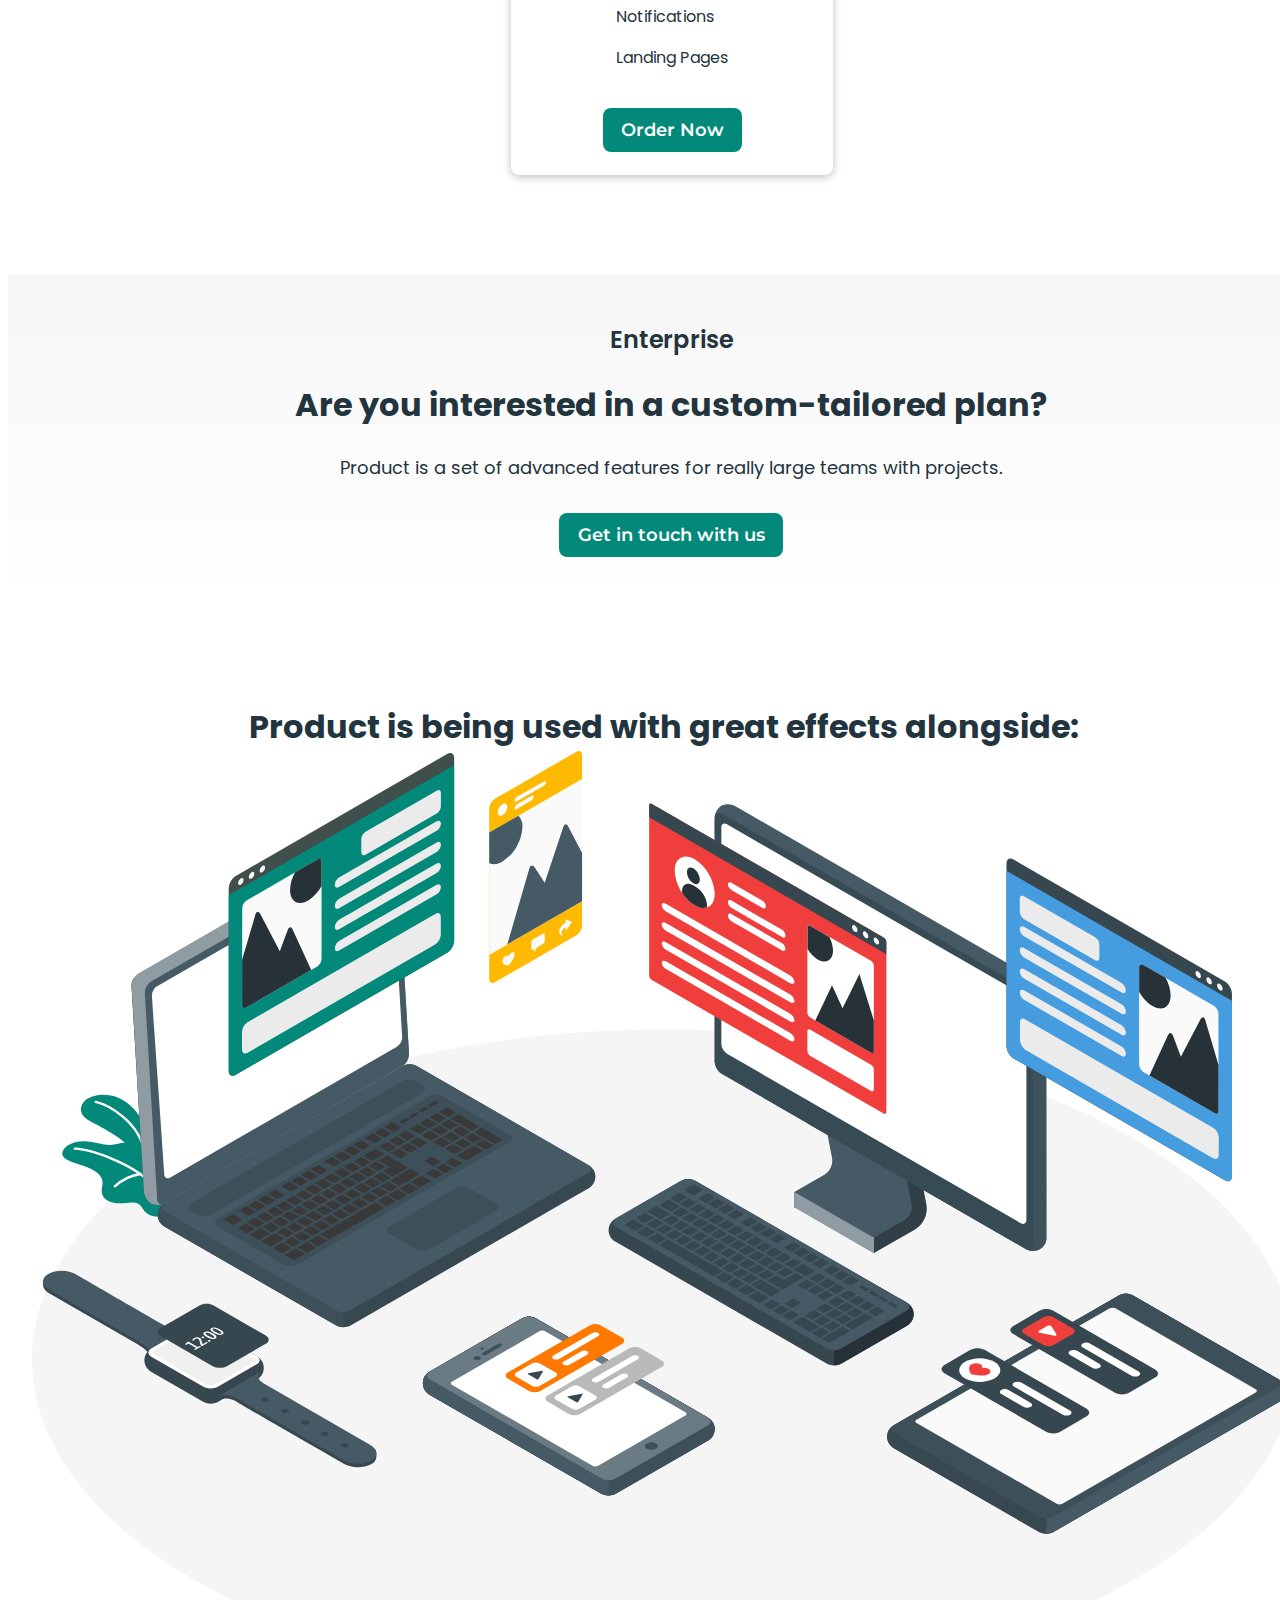
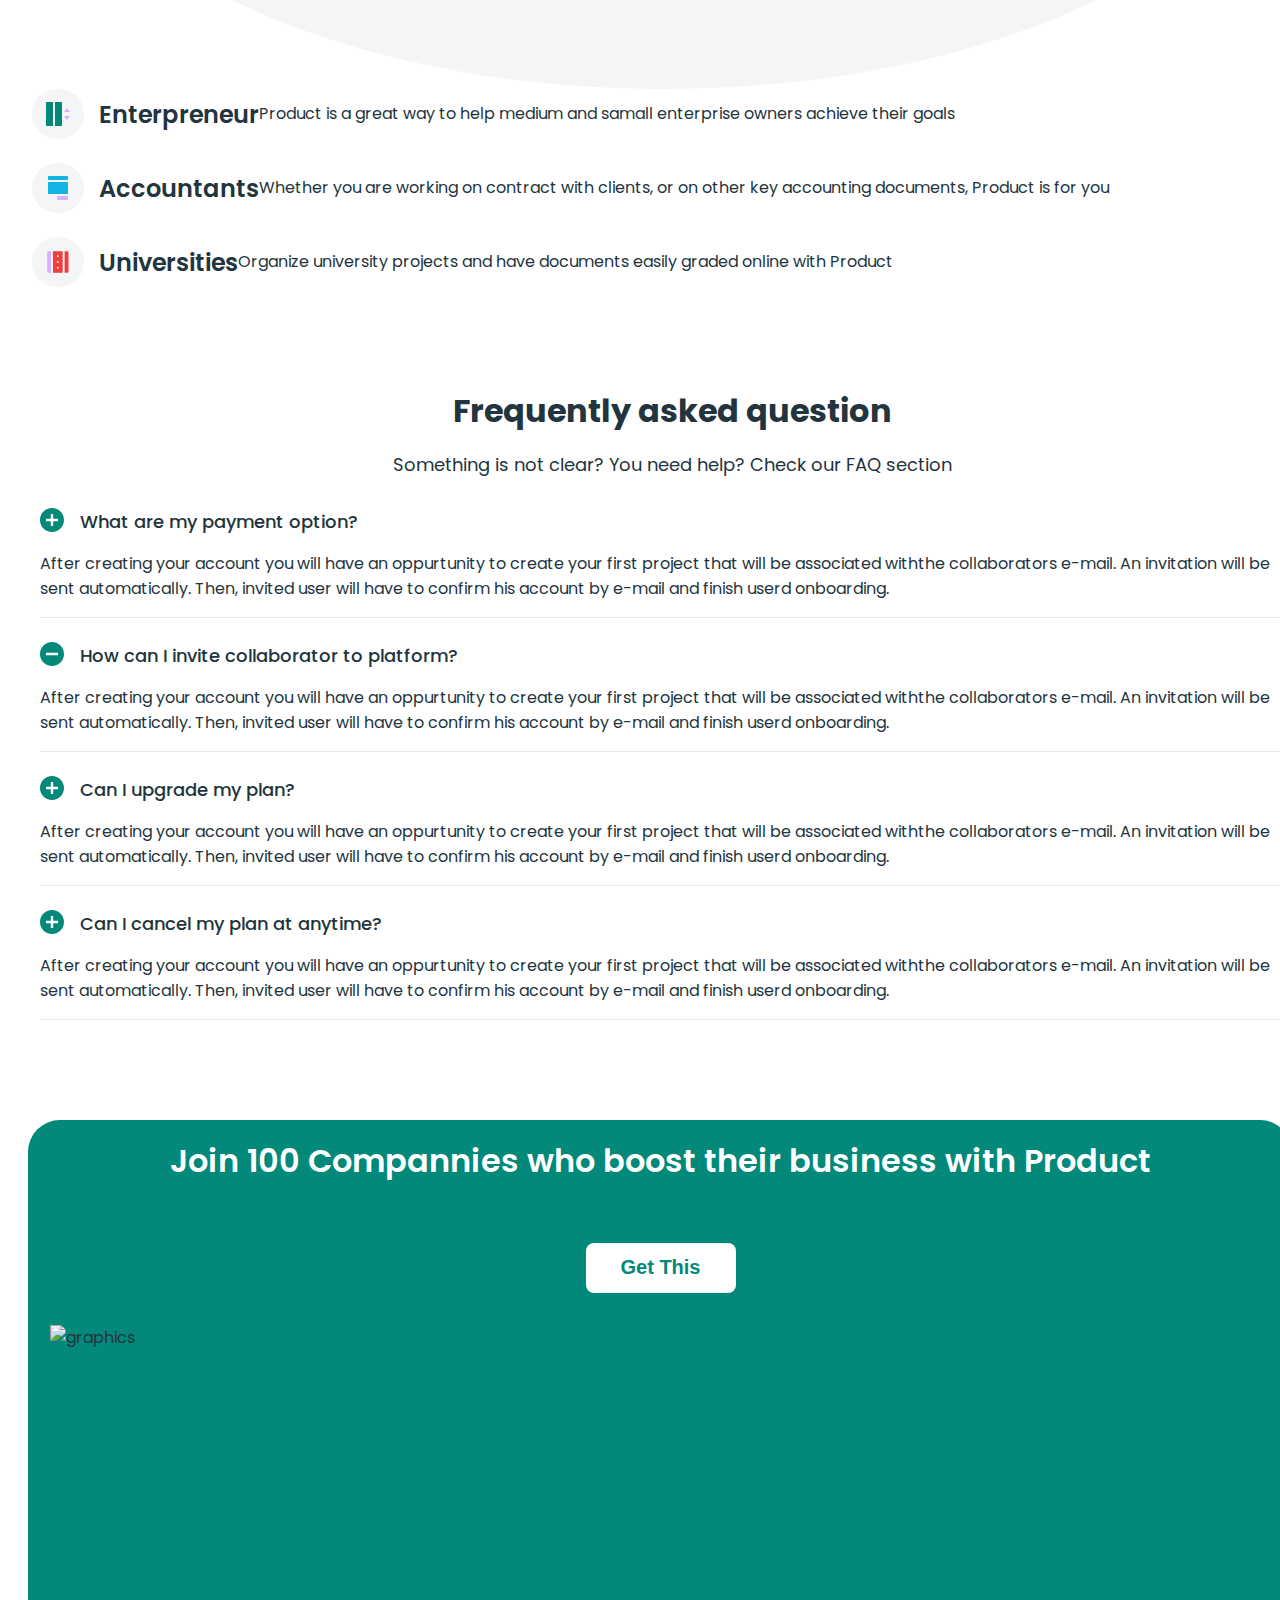
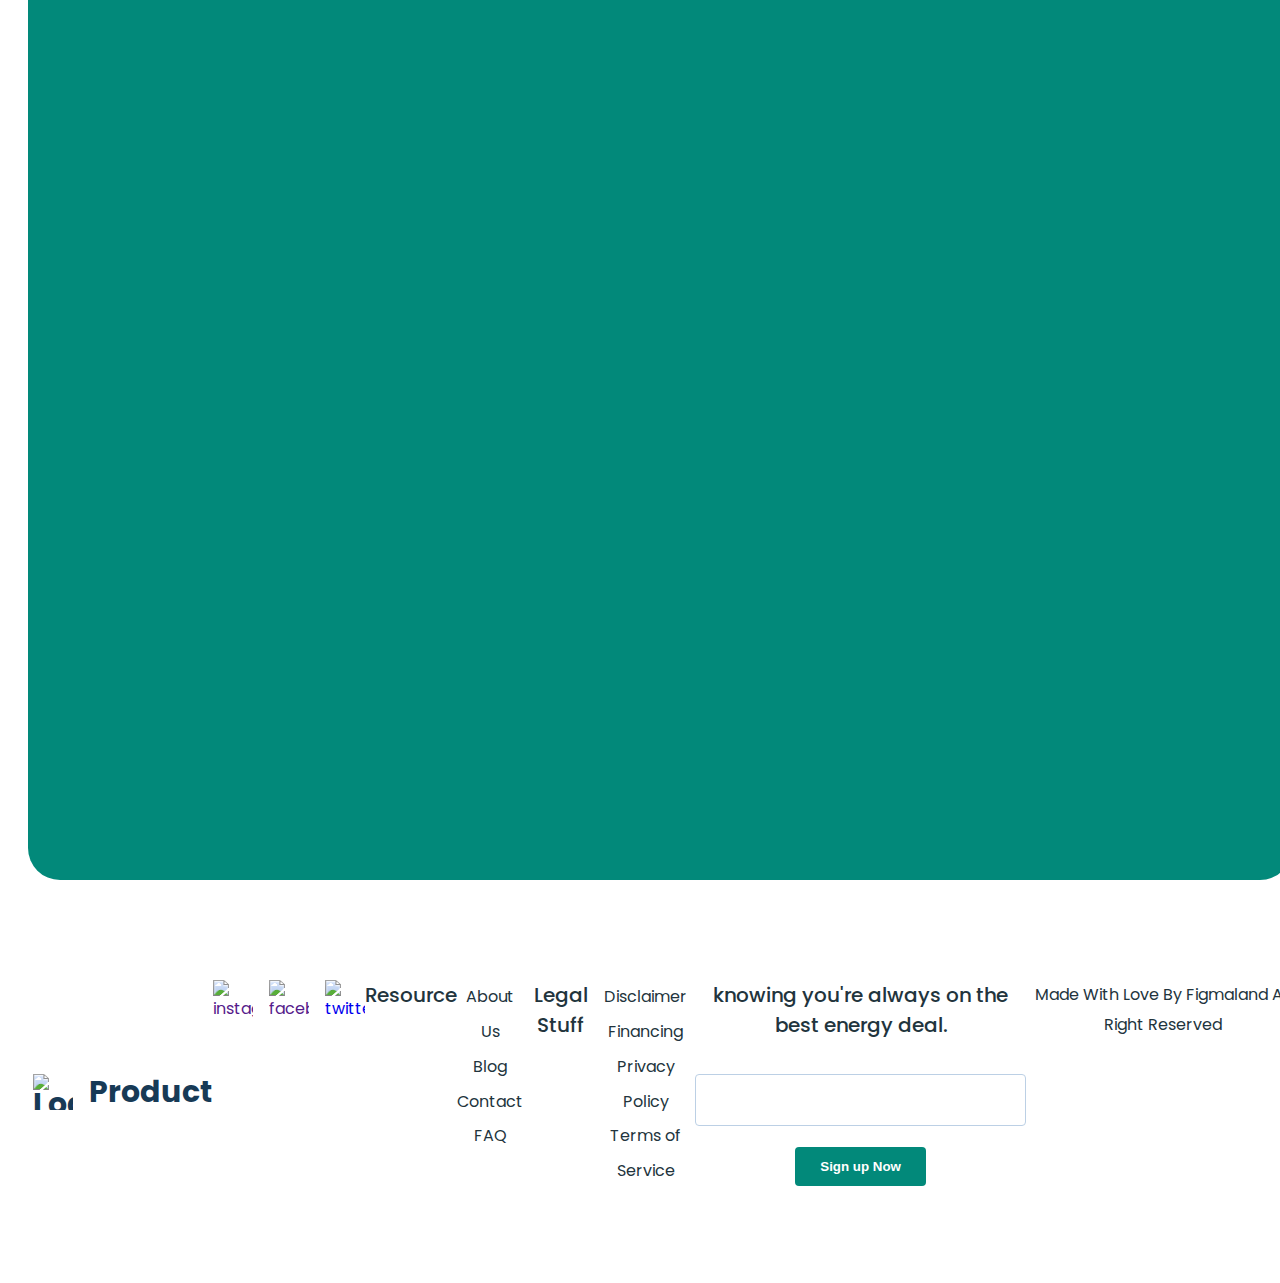
==== commit d3dfaa1a: "add decktope-adaptive for first page" ====
--- a/pricing.html
+++ b/pricing.html
@@ -81,7 +81,10 @@
             </button>
           </li>
           <li class="header-btn-item">
-            <button class="header-btn" type="button">
+            <button
+              class="header-btn sing-up"
+              type="button"
+            >
               Sing Up
             </button>
           </li>
--- a/css/style.css
+++ b/css/style.css
@@ -31,6 +31,11 @@
 
 button {
     cursor: pointer;
+    font-weight: 600;
+    text-align: center;
+
+    border-radius: 4px;
+
 }
 
 section {
@@ -38,9 +43,16 @@
 }
 
 .container {
-    width: 411px;
+    width: 100%;
     padding: 0 21px;
     margin: 0 auto;
+}
+
+@media screen and (min-width:1440px) {
+    .container {
+        width: 1440px;
+        padding: 0 145px;
+    }
 }
 
 /*  #region Header */
@@ -73,6 +85,55 @@
 
 .menu-link {
     cursor: pointer;
+}
+
+@media screen and (min-width:1440px) {
+    .header-section {
+        padding: 22px 0;
+    }
+
+    .header-container {
+        width: 1106px;
+        box-shadow: none;
+    }
+
+    .header-nav {
+        display: flex;
+        align-items: center;
+    }
+
+    .header-nav-list {
+        display: flex;
+        gap: 30px;
+    }
+
+    .header-btn-list {
+        display: flex;
+        gap: 21px;
+    }
+
+    .header-btn {
+        border: none;
+        border-radius: 4px;
+        width: 113px;
+        height: 42px;
+        background-color: #02897a;
+        color: #fff;
+    }
+
+    .sing-in {
+        border: none;
+        border-radius: 4px;
+        width: 113px;
+        height: 42px;
+        background-color: #fff;
+        color: #173a56;
+        border: 1px solid #bcd0e5;
+    }
+
+    .menu-link {
+        display: none;
+    }
 }
 
 /*   #endregion Header */
@@ -152,6 +213,46 @@
     height: 100%;
 }
 
+@media screen and (min-width:1440px) {
+    .container {
+        width: 1440px;
+        padding: 0 145px;
+    }
+
+    .hero-section {
+        padding-top: 25px;
+    }
+
+    .container {}
+
+    .hero-container {
+        flex-direction: row;
+        gap: 35px;
+    }
+
+    .hero-left-side {}
+
+    .hero-title {
+        text-align: unset;
+        margin-bottom: 18px;
+    }
+
+    .hero-text {
+        text-align: unset;
+        margin-bottom: 45px;
+    }
+
+    .hero-btn-list {
+        justify-content: unset;
+        gap: 30px;
+    }
+
+    .hero-img {
+        width: 610px;
+        height: 555px;
+    }
+}
+
 /* FIRST PAGE */
 /*   #endregion Hero */
 /*  #region Product */
@@ -175,15 +276,14 @@
     flex-direction: column;
     align-items: center;
     gap: 32px;
+    margin-bottom: 32px;
 }
 
 .product-list-item {
-
     display: flex;
     flex-direction: column;
     align-items: center;
     margin: 0 65px;
-
 }
 
 .product-icon {
@@ -245,7 +345,36 @@
     font-weight: 700;
     color: #fff;
     border: none;
-    margin: 32px 0 38px 0;
+    margin-bottom: 38px;
+}
+
+@media screen and (min-width:1440px) {
+
+    .product-title {
+        width: 539px;
+    }
+
+    .product-list {
+        flex-direction: row;
+        gap: 30px;
+        align-items: baseline;
+        margin-bottom: 50px;
+    }
+
+    .product-list-item {
+        width: 255px;
+        align-items: unset;
+        margin: 0;
+    }
+
+    .product-list-title {
+        text-align: unset;
+    }
+
+    .product-list-text {
+        text-align: unset;
+    }
+
 }
 
 /*   #endregion Product */
@@ -300,6 +429,25 @@
     margin-bottom: 50px;
 }
 
+@media screen and (min-width:1440px) {
+
+    .management-container {
+        flex-direction: row;
+        gap: 84px;
+        padding: 0 145px;
+    }
+
+    .management-left-container {
+        width: 486px;
+    }
+
+    .management-img {
+        width: 540px;
+        height: 500px;
+        margin: 0;
+    }
+}
+
 /*   #endregion Managment */
 /*  #region Customer */
 .customers-container {
@@ -311,8 +459,8 @@
 }
 
 .customers-img {
-    max-width: 350px;
-    max-height: 320px;
+    width: 350px;
+    height: 320px;
     margin-bottom: 50px;
 }
 
@@ -340,6 +488,12 @@
     line-height: 1.62;
     color: #22343d;
     margin-bottom: 16px;
+}
+
+.customers-list {
+    display: flex;
+    gap: 16px;
+    flex-direction: column;
 }
 
 .customers-list-item {
@@ -383,6 +537,41 @@
 
 }
 
+
+
+@media screen and (min-width:1440px) {
+
+    .customers-container {
+        flex-direction: row;
+        gap: 84px;
+        padding: 0 145px
+    }
+
+    .customers-img {
+        width: 540px;
+        height: 500px;
+        margin: 0;
+    }
+
+    .customer-right-container {
+        width: 450px;
+    }
+
+    .customers-title {
+        margin-bottom: 25px;
+    }
+
+    .customers-text {
+        margin-bottom: 30px;
+    }
+
+    .customers-list {
+        gap: 25px;
+    }
+}
+
+
+
 /*   #endregion Customer */
 /*  #region Collaborative */
 
@@ -434,9 +623,36 @@
 }
 
 .colab-img {
-    max-width: 350px;
-    max-height: 292px;
+    width: 350px;
+    height: 292px;
     margin-bottom: 50px;
+}
+
+@media screen and (min-width:1440px) {
+
+    .colab-container {
+        padding: 0 145px;
+        flex-direction: row;
+        gap: 84px;
+    }
+
+    .colab-left-container {
+        width: 486px;
+    }
+
+    .colab-title {
+        margin-bottom: 25px;
+    }
+
+    .colab-text {
+        margin-bottom: 30px;
+    }
+
+    .colab-img {
+        width: 540px;
+        height: 500px;
+        margin-bottom: 0;
+    }
 }
 
 /*   #endregion Collaborative */
@@ -472,6 +688,7 @@
     flex-wrap: wrap;
     gap: 32px;
     justify-content: center;
+    margin-bottom: 32px;
 }
 
 .process-list-item {
@@ -487,9 +704,11 @@
     fill: #fff;
     width: 200px;
     height: 64px;
-    border-radius: 10%;
-    display: flex;
-    align-items: center;
+    border-radius: 35px;
+    padding: 13px 20px;
+    display: flex;
+    align-items: center;
+    box-shadow: 2px 2px 10px 0 rgba(23, 58, 86, 0.15);
 }
 
 .process-btn {
@@ -500,12 +719,33 @@
     font-weight: 700;
     color: #fff;
     border: none;
-    margin-top: 32px;
+}
+
+@media screen and (min-width:1440px) {
+
+    .process-container {
+        padding: 0;
+        width: 916px;
+    }
+
+    .process-list {
+        gap: 25px 100px;
+        margin-bottom: 50px;
+    }
+
+    .process-list-item:nth-child(3),
+    .process-list-item:nth-child(4) {
+        flex-direction: row-reverse;
+    }
+
+    .process-list-item {
+        gap: 20px;
+    }
+
 }
 
 /*   #endregion Process */
 /*  #region Content */
-
 
 .section-container {
     padding: 0 31px;
@@ -531,7 +771,6 @@
     font-weight: 400;
     line-height: 1.75;
     color: #22343d;
-    margin-top: 24px;
     margin-bottom: 12px;
 }
 
@@ -545,12 +784,55 @@
     font-size: 24px;
     line-height: 1.7;
     color: #22343d;
-    margin-bottom: 56px;
+    width: 294px;
+}
+
+.under-img-container {
+    padding: 24px 0 40px 0;
 }
 
 .content-list-title-link:hover,
 .content-list-title-link:focus {
     color: #02897a;
+}
+
+
+@media screen and (min-width:1440px) {
+
+    .section-container {
+        padding: 0 145px;
+    }
+
+    .content-title {
+        margin-bottom: 10px;
+    }
+
+    .content-text {
+        text-align: unset;
+        width: 465px;
+    }
+
+    .content-list {
+        display: flex;
+        flex-direction: row;
+        gap: 30px;
+        justify-content: center;
+    }
+
+    .content-list-item {
+        width: 350px;
+        border: 1px solid #dedede;
+        border-top: none;
+        border-radius: 8px;
+    }
+
+    .under-img-text {
+        width: 294px;
+    }
+
+    .under-img-container {
+        padding: 24px 27px 40px 27px;
+    }
 }
 
 /*   #endregion Content */
@@ -609,6 +891,10 @@
     }
 
     .price {
+        color: #fff;
+    }
+
+    .dollar {
         color: #fff;
     }
 
@@ -698,6 +984,21 @@
     border: none;
 }
 
+@media screen and (min-width:1440px) {
+    .price-title {
+        margin-bottom: 10px;
+    }
+
+    .price-text {
+        margin-bottom: 40px;
+    }
+
+    .price-list {
+        flex-direction: row;
+        gap: 72px;
+    }
+}
+
 /*   #endregion Price */
 /*  #region Clients */
 
@@ -779,9 +1080,26 @@
     color: #252b42;
 }
 
+@media screen and (min-width:1440px) {
+
+    .clients-title {
+        margin-bottom: 10px;
+    }
+
+
+    .clients-text {
+        width: 537px;
+        margin-bottom: 40px;
+    }
+
+    .clients-list {
+        flex-direction: row;
+        gap: 64px;
+    }
+}
+
 /*   #endregion Clients */
 /*  #region Сompanies */
-
 
 .companies-container {
     padding: 0 20px;
@@ -822,11 +1140,49 @@
     height: 100%;
 }
 
+@media screen and (min-width:1440px) {
+
+    .companies-container {
+        justify-items: center;
+    }
+
+    .comptaniens-bg-container {
+        width: 968px;
+        flex-direction: row;
+        padding: 0;
+        gap: 10px;
+        justify-content: center;
+        padding: 0 46px 0 51px;
+    }
+
+    .companies-left-container {
+        display: flex;
+        flex-direction: column;
+        width: 510px;
+        gap: 46px;
+
+    }
+
+    .companies-title {
+        margin: 0;
+        text-align: unset;
+
+    }
+
+    .companies-img {
+        width: 351px;
+        height: 331px;
+
+    }
+}
+
 /*   #endregion Сompanies */
 /*  #region Footer */
 
 .footer-container {
     padding: 0 25px 45px 25px;
+    display: flex;
+    flex-direction: c;
 }
 
 .footer-logo {
@@ -850,6 +1206,17 @@
     margin-bottom: 32px;
 }
 
+.footer-icon-container {
+    border-radius: 100%;
+    background-color: #edfffc;
+}
+
+.footer-socials-icon {
+
+    stroke-width: 2px;
+    stroke: #02897a;
+    fill: transparent;
+}
 
 
 .footer-title {
@@ -920,6 +1287,91 @@
     color: #22343d;
 }
 
+@media screen and (min-width:1440px) {
+    .footer {}
+
+    .container {}
+
+    .footer-container {
+        display: flex;
+        flex-direction: column;
+        width: 1110px;
+    }
+
+    .footer-up-container {
+        display: flex;
+        flex-direction: row;
+        justify-content: space-between;
+    }
+
+    .footer-logo-socials-container {
+        margin-right: 146px;
+    }
+
+    .footer-logo {}
+
+    .footer-list-icon {}
+
+    .footer-list-item {}
+
+    .footer-list-container {
+        display: flex;
+        gap: 129px;
+        margin-right: 83px;
+    }
+
+    .footer-list-item-container {}
+
+    .footer-title {
+        text-align: left;
+    }
+
+    .footer-list-menu {}
+
+    .footer-list-meni-item {
+        text-align: left;
+    }
+
+    .footer-form {
+        width: 325px;
+        align-items: start;
+    }
+
+    .footer-form-label {
+        text-align: unset;
+        margin-bottom: 30px;
+
+    }
+
+    .footer-input {
+        margin-bottom: 25px;
+    }
+
+    .footer-input::placeholder {
+        padding-left: 42px;
+        font-weight: 400;
+        line-height: 1.75;
+        color: #02897a;
+    }
+
+    .footer-form-input-cont {
+        position: relative;
+    }
+
+    .footer-form-icon {
+        fill: #02897A;
+        position: absolute;
+        left: 12px;
+        top: 10px
+    }
+
+    .footer-btn {}
+
+    .footer-under-text {}
+}
+
+
+
 /*   #endregion Footer */
 
 
@@ -1165,7 +1617,7 @@
 
 
 
-/* third page */
+/* THIRD page */
 
 /*  #region PRICING-page */
 .title-pricing {
@@ -1303,7 +1755,6 @@
 }
 
 /*   #endregion Product-Usage  */
-
 /*  #region faq */
 .faq-section {}
 
